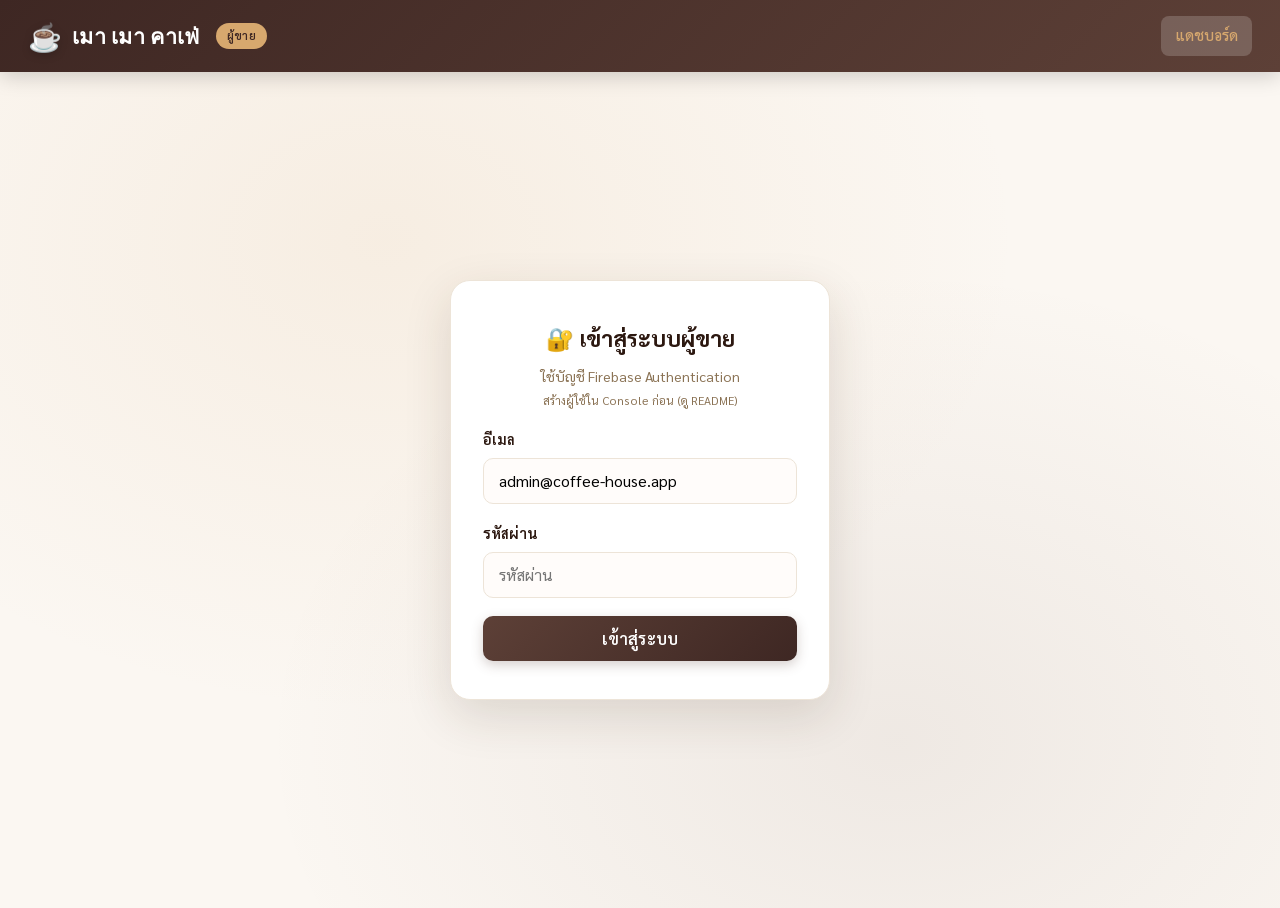
==== admin.html @ fc2e7394 "Add files via upload" ====
<!DOCTYPE html>
<html lang="th">
<head>
  <meta charset="UTF-8" />
  <meta name="viewport" content="width=device-width, initial-scale=1.0, maximum-scale=1.0, viewport-fit=cover" />
  <title>👨‍💼 ผู้ขาย - เมา เมา คาเฟ่</title>
  <link rel="stylesheet" href="style.css" />
  <link href="https://fonts.googleapis.com/css2?family=Sarabun:wght@300;400;500;600;700&family=Playfair+Display:wght@600;700&display=swap" rel="stylesheet">
</head>
<body>
  <!-- Navbar -->
  <nav class="navbar">
    <div class="nav-brand">
      <span class="logo">☕</span>
      <span class="brand-name">เมา เมา คาเฟ่</span>
      <span class="admin-badge">ผู้ขาย</span>
    </div>
    <div class="nav-links">
      <a href="admin.html" class="active">แดชบอร์ด</a>
    </div>
  </nav>

  <!-- Login Screen -->
  <div id="login-screen" class="login-screen">
    <div class="login-box">
      <h2>🔐 เข้าสู่ระบบผู้ขาย</h2>
      <p style="font-size:0.88rem;color:var(--text-muted);margin-bottom:1rem;">
        ใช้บัญชี Firebase Authentication<br/>
        <small>สร้างผู้ใช้ใน Console ก่อน (ดู README)</small>
      </p>
      <div class="form-group" style="text-align:left;">
        <label for="admin-email">อีเมล</label>
        <input type="email" id="admin-email" placeholder="admin@coffee-house.app" autocomplete="username" />
      </div>
      <div class="form-group" style="text-align:left;">
        <label for="admin-password">รหัสผ่าน</label>
        <input type="password" id="admin-password" placeholder="รหัสผ่าน" autocomplete="current-password" />
      </div>
      <button id="login-btn" class="btn btn-primary btn-block">เข้าสู่ระบบ</button>
      <p id="login-error" class="error-text" style="display:none;">เข้าสู่ระบบไม่สำเร็จ</p>
    </div>
  </div>

  <!-- Admin Dashboard -->
  <div id="admin-dashboard" style="display:none;">
    <div class="admin-header">
      <h1>แดชบอร์ดผู้ขาย</h1>
      <div style="display:flex; gap:0.6rem; flex-wrap:wrap;">
        <button id="reset-all-btn" class="btn btn-danger btn-sm">🗑️ รีเซ็ตออเดอร์</button>
        <button id="logout-btn" class="btn btn-outline">ออกจากระบบ</button>
      </div>
    </div>


    <!-- Bill request alerts from buyers -->
    <div id="bill-request-banner" class="bill-request-banner" style="display:none;">
      <div class="bill-request-inner">
        <span class="bill-request-icon">🔔</span>
        <div class="bill-request-text">
          <strong>ลูกค้าเรียกเช็คบิล</strong>
          <span id="bill-request-list"></span>
        </div>
        <button type="button" class="btn btn-sm btn-outline" id="bill-request-goto">ไปที่โต๊ะ / QR</button>
      </div>
    </div>

    <!-- Tabs -->
    <div class="tabs">
      <button class="tab-btn active" data-tab="orders">📋 ออเดอร์</button>
      <button class="tab-btn" data-tab="admin-order">🍽️ สั่งให้โต๊ะ</button>
      <button class="tab-btn" data-tab="products">📦 จัดการสินค้า</button>
      <button class="tab-btn" data-tab="tables">🪑 โต๊ะ / QR</button>
      <button class="tab-btn" data-tab="revenue">💰 สรุปรายได้</button>
    </div>

    <!-- Orders Tab - Live Board -->
    <section id="tab-orders" class="tab-content active">
      <div class="section-header">
        <div class="live-header">
          <h2>📋 ออเดอร์สด</h2>
          <span id="live-indicator" class="live-indicator">
            <span class="live-dot"></span> สด
          </span>
          <span id="last-sync" class="last-sync">กำลังเชื่อมต่อ...</span>
        </div>
        <div class="order-filters">
          <button class="status-filter active" data-status="all">ทั้งหมด</button>
          <button class="status-filter" data-status="pending">รับออเดอร์</button>
          <button class="status-filter" data-status="preparing">กำลังทำ</button>
          <button class="status-filter" data-status="completed">เสร็จแล้ว</button>
          <button class="status-filter" data-status="cancelled">ยกเลิก</button>
        </div>
      </div>
      <div id="orders-stats" class="orders-stats">
        <div class="stat-card stat-pending">
          <div class="stat-num" id="stat-pending">0</div>
          <div class="stat-label">รับออเดอร์</div>
        </div>
        <div class="stat-card stat-preparing">
          <div class="stat-num" id="stat-preparing">0</div>
          <div class="stat-label">กำลังทำ</div>
        </div>
        <div class="stat-card stat-completed">
          <div class="stat-num" id="stat-completed">0</div>
          <div class="stat-label">เสร็จแล้ว</div>
        </div>
        <div class="stat-card stat-total">
          <div class="stat-num" id="stat-total">0</div>
          <div class="stat-label">ทั้งหมดวันนี้</div>
        </div>
      </div>
      <div id="orders-list" class="orders-list">
        <!-- Orders rendered here -->
      </div>
    </section>

    <!-- Admin Order for Table Tab -->
    <section id="tab-admin-order" class="tab-content">
      <div class="section-header">
        <h2>🍽️ สั่งอาหารให้โต๊ะ</h2>
      </div>
      <p style="margin-bottom:1rem; color:var(--text-muted); font-size:0.95rem;">
        กดเลือกโต๊ะ แล้วเลือกเมนูเหมือนหน้าลูกค้า — สั่งแทนได้โดยไม่ต้องสแกน QR
      </p>

      <div class="form-group admin-table-pick-wrap" style="margin-bottom:1.25rem;">
        <label style="font-weight:600; margin-bottom:0.5rem; display:block;">เลือกโต๊ะ *</label>
        <div id="admin-order-table-grid" class="admin-table-pick-grid" role="group" aria-label="เลือกโต๊ะ">
          <button type="button" class="admin-table-pick-btn" data-table="1">โต๊ะ 1</button>
          <button type="button" class="admin-table-pick-btn" data-table="2">โต๊ะ 2</button>
          <button type="button" class="admin-table-pick-btn" data-table="3">โต๊ะ 3</button>
          <button type="button" class="admin-table-pick-btn" data-table="4">โต๊ะ 4</button>
          <button type="button" class="admin-table-pick-btn" data-table="5">โต๊ะ 5</button>
          <button type="button" class="admin-table-pick-btn" data-table="6">โต๊ะ 6</button>
          <button type="button" class="admin-table-pick-btn" data-table="7">โต๊ะ 7</button>
          <button type="button" class="admin-table-pick-btn" data-table="8">โต๊ะ 8</button>
          <button type="button" class="admin-table-pick-btn" data-table="9">โต๊ะ 9</button>
          <button type="button" class="admin-table-pick-btn" data-table="10">โต๊ะ 10</button>
          <button type="button" class="admin-table-pick-btn" data-table="11">โต๊ะ 11</button>
          <button type="button" class="admin-table-pick-btn" data-table="12">โต๊ะ 12</button>
          <button type="button" class="admin-table-pick-btn" data-table="13">โต๊ะ 13</button>
          <button type="button" class="admin-table-pick-btn" data-table="14">โต๊ะ 14</button>
          <button type="button" class="admin-table-pick-btn" data-table="15">โต๊ะ 15</button>
          <button type="button" class="admin-table-pick-btn" data-table="16">โต๊ะ 16</button>
          <button type="button" class="admin-table-pick-btn" data-table="17">โต๊ะ 17</button>
          <button type="button" class="admin-table-pick-btn" data-table="18">โต๊ะ 18</button>
          <button type="button" class="admin-table-pick-btn" data-table="19">โต๊ะ 19</button>
          <button type="button" class="admin-table-pick-btn" data-table="20">โต๊ะ 20</button>
        </div>
        <div id="admin-order-table-badge" style="margin-top:0.6rem; font-weight:600; color:var(--primary);">
          ยังไม่ได้เลือกโต๊ะ
        </div>
      </div>

      <div class="admin-order-layout">
        <div class="admin-order-left">
          <div id="admin-order-filters" class="filters" style="padding:0 0 1rem; justify-content:flex-start;">
            <!-- category filters like buyer -->
          </div>
          <div id="admin-order-product-grid" class="product-grid">
            <!-- products same as buyer -->
          </div>
        </div>
        <div class="admin-order-right">
          <div class="form-card" style="position:sticky; top:80px;">
            <h2 style="font-size:1.1rem; margin-bottom:0.8rem;">🛒 ตะกร้าสั่งให้โต๊ะ</h2>
            <div id="admin-order-cart-items" class="admin-order-cart-items">
              <div class="empty-state" style="padding:1rem 0;">
                <p style="color:var(--text-muted); font-size:0.9rem;">ยังไม่มีรายการ</p>
              </div>
            </div>
            <div class="form-group" style="margin-top:0.8rem;">
              <label>หมายเหตุออเดอร์ (ถ้ามี)</label>
              <textarea id="admin-order-note" rows="2" placeholder="เช่น ลูกค้าขอเพิ่มน้ำแข็ง"></textarea>
            </div>
            <div style="display:flex; justify-content:space-between; align-items:center; margin:0.8rem 0 1rem; font-size:1.1rem;">
              <span>รวม</span>
              <strong id="admin-order-total" style="color:var(--primary);">0</strong>
              <span style="color:var(--primary); font-weight:700;">บาท</span>
            </div>
            <button type="button" class="btn btn-primary btn-block" id="admin-order-submit" disabled>
              ✅ ยืนยันสั่งให้โต๊ะ
            </button>
            <button type="button" class="btn btn-outline btn-block" id="admin-order-clear" style="margin-top:0.5rem;">
              ล้างตะกร้า
            </button>
          </div>
        </div>
      </div>
    </section>

    <!-- Note modal for admin order (same as buyer) -->
    <div id="admin-note-modal" class="modal">
      <div class="modal-content">
        <div class="modal-header">
          <h2>✏️ เพิ่มลงตะกร้า</h2>
          <button class="close-btn" id="close-admin-note">&times;</button>
        </div>
        <div class="note-body">
          <div id="admin-note-product-preview" class="note-product-preview"></div>
          <div class="form-group">
            <label>จำนวน</label>
            <div class="qty-selector">
              <button type="button" class="qty-btn" id="admin-note-qty-minus">−</button>
              <span id="admin-note-qty-value">1</span>
              <button type="button" class="qty-btn" id="admin-note-qty-plus">+</button>
            </div>
          </div>
          <div class="form-group">
            <label>หมายเหตุ (ถ้ามี)</label>
            <textarea id="admin-item-note" rows="2" placeholder="เช่น ไม่ใส่น้ำตาล, เพิ่มนม, ไม่ใส่น้ำแข็ง"></textarea>
          </div>
          <div class="note-quick-tags" id="admin-quick-tags">
            <button type="button" class="quick-tag" data-note="ไม่ใส่น้ำตาล">ไม่ใส่น้ำตาล</button>
            <button type="button" class="quick-tag" data-note="เพิ่มนม">เพิ่มนม</button>
            <button type="button" class="quick-tag" data-note="ไม่ใส่น้ำแข็ง">ไม่ใส่น้ำแข็ง</button>
            <button type="button" class="quick-tag" data-note="หวานน้อย">หวานน้อย</button>
            <button type="button" class="quick-tag" data-note="ร้อน">ร้อน</button>
            <button type="button" class="quick-tag" data-note="เย็น">เย็น</button>
          </div>
          <button id="admin-confirm-add-cart" class="btn btn-primary btn-block" style="margin-top:1rem;">🛒 ใส่ตะกร้า</button>
        </div>
      </div>
    </div>

    <!-- Products Tab (categories + list; add forms in modals) -->
    <section id="tab-products" class="tab-content">
      <!-- Categories -->
      <div class="section-header" style="display:flex; justify-content:space-between; align-items:center; flex-wrap:wrap; gap:0.75rem;">
        <h2 style="margin:0;">🏷️ หมวดหมู่สินค้า</h2>
        <button type="button" class="btn btn-primary btn-sm" id="open-category-modal-btn">➕ เพิ่มหมวดหมู่ใหม่</button>
      </div>
      <div class="products-manage-block" style="max-width:520px; margin-bottom:1.75rem;">
        <div id="admin-category-list" class="admin-product-list">
          <!-- categories list -->
        </div>
      </div>

      <!-- Product list -->
      <div class="section-header" style="display:flex; justify-content:space-between; align-items:center; flex-wrap:wrap; gap:0.75rem; margin-top:0.5rem;">
        <h2 style="margin:0;">📦 รายการสินค้า</h2>
        <button type="button" class="btn btn-primary btn-sm" id="open-product-modal-btn">➕ เพิ่มสินค้า</button>
      </div>
      <div id="admin-product-list" class="admin-product-list" style="margin-bottom:1.75rem;">
        <!-- Products for admin -->
      </div>
    </section>

    <!-- Modal: เพิ่มหมวดหมู่ -->
    <div id="category-modal" class="modal">
      <div class="modal-content" style="max-width:420px;">
        <div class="modal-header">
          <h2>🏷️ เพิ่มหมวดหมู่ใหม่</h2>
          <button type="button" class="close-btn" id="close-category-modal">&times;</button>
        </div>
        <div style="padding:1.2rem 1.4rem 1.5rem;">
          <div class="form-group">
            <label for="new-category-name">ชื่อหมวดหมู่ *</label>
            <input type="text" id="new-category-name" placeholder="เช่น เครื่องดื่มพิเศษ, อาหารว่าง" />
          </div>
          <div class="form-actions" style="display:flex; gap:0.5rem; flex-wrap:wrap;">
            <button type="button" class="btn btn-primary" id="add-category-btn">บันทึกหมวดหมู่</button>
            <button type="button" class="btn btn-outline" id="cancel-category-modal">ยกเลิก</button>
          </div>
        </div>
      </div>
    </div>

    <!-- Modal: เพิ่ม / แก้ไขสินค้า -->
    <div id="product-modal" class="modal">
      <div class="modal-content" style="max-width:520px;">
        <div class="modal-header">
          <h2 id="form-title">➕ เพิ่มสินค้าใหม่</h2>
          <button type="button" class="close-btn" id="close-product-modal">&times;</button>
        </div>
        <div style="padding:1.2rem 1.4rem 1.5rem;">
          <form id="product-form">
            <input type="hidden" id="edit-id" />
            <div class="form-row">
              <div class="form-group">
                <label>ชื่อสินค้า *</label>
                <input type="text" id="product-name" required placeholder="เช่น กาแฟลาเต้" />
              </div>
              <div class="form-group">
                <label>ราคา (บาท) *</label>
                <input type="number" id="product-price" required min="1" placeholder="65" />
              </div>
            </div>
            <div class="form-group">
              <label>หมวดหมู่ *</label>
              <select id="product-category" required>
                <!-- filled by JS -->
              </select>
            </div>
            <div class="form-group">
              <label>รายละเอียด</label>
              <textarea id="product-desc" rows="2" placeholder="คำอธิบายสั้น ๆ"></textarea>
            </div>
            <div class="form-group">
              <label>รูปสินค้า</label>
              <div id="image-preview-box" style="margin-bottom:0.6rem; display:none;">
                <img id="image-preview" src="" alt="preview" style="max-width:160px; max-height:160px; border-radius:12px; object-fit:cover; border:1px solid var(--border);" />
                <button type="button" class="btn btn-outline btn-sm" id="clear-image-btn" style="margin-top:0.4rem;">ลบรูป</button>
              </div>
              <input type="file" id="product-image-file" accept="image/*" style="margin-bottom:0.4rem;" />
              <input type="url" id="product-image" placeholder="หรือวาง URL รูปภาพ" />
              <small>อัปโหลดไฟล์รูป หรือวาง URL ก็ได้ · ถ้าไม่ใส่จะใช้ไอคอนแทน</small>
            </div>
            <div class="form-actions" style="display:flex; gap:0.5rem; flex-wrap:wrap;">
              <button type="submit" class="btn btn-primary" id="submit-product">บันทึกสินค้า</button>
              <button type="button" class="btn btn-outline" id="cancel-edit">ยกเลิก</button>
            </div>
          </form>
        </div>
      </div>
    </div>

    <!-- Tables / QR Tab -->
    <section id="tab-tables" class="tab-content">
      <div class="section-header">
        <h2>🪑 โต๊ะ / QR / เช็คบิล</h2>
      </div>
      <p style="margin-bottom:1rem; color:var(--text-muted); font-size:0.95rem;">
        พิมพ์ QR ติดโต๊ะ · กด <strong>เช็คบิล</strong> เพื่อสรุปยอดและเคลียร์บิลโต๊ะนั้น<br/>
        <span style="color:var(--primary);">หลังเคลียร์บิล ระบบจะเปลี่ยน QR โต๊ะนั้นอัตโนมัติ — พิมพ์ QR ใหม่ติดโต๊ะ</span>
      </p>
      <div id="tables-qr-grid" class="tables-qr-grid">
        <!-- QR cards rendered by JS -->
      </div>
    </section>

    <!-- Revenue Summary Tab -->
    <section id="tab-revenue" class="tab-content">
      <div class="section-header">
        <h2>💰 สรุปรายได้</h2>
      </div>
      <p style="margin-bottom:1rem; color:var(--text-muted); font-size:0.95rem;">
        ยอดที่บันทึกเมื่อกด <strong>เคลียร์บิล</strong> · รีเซ็ตได้เฉพาะตอนกดปุ่ม <strong>รีเซ็ตออเดอร์</strong>
      </p>
      <div class="orders-stats" style="margin-bottom:1.5rem;">
        <div class="stat-card stat-total">
          <div class="stat-num" id="rev-stat-total">0</div>
          <div class="stat-label">รายได้ทั้งหมด (บาท)</div>
        </div>
        <div class="stat-card stat-completed">
          <div class="stat-num" id="rev-stat-count">0</div>
          <div class="stat-label">บิลที่เคลียร์</div>
        </div>
        <div class="stat-card stat-pending">
          <div class="stat-num" id="rev-stat-today">0</div>
          <div class="stat-label">รายได้วันนี้ (บาท)</div>
        </div>
        <div class="stat-card stat-preparing">
          <div class="stat-num" id="rev-stat-today-count">0</div>
          <div class="stat-label">บิลวันนี้</div>
        </div>
      </div>
      <div id="revenue-list" class="admin-product-list" style="margin-bottom:2rem;">
        <!-- revenue records -->
      </div>

      <!-- PromptPay upload -->
      <div class="form-card" id="promptpay-form-card">
        <h2>📱 รูปพร้อมเพย์ (ท้ายใบเสร็จ)</h2>
        <p style="color:var(--text-muted); font-size:0.9rem; margin-bottom:1rem;">
          อัปโหลด QR พร้อมเพย์ของร้าน · เก็บในเครื่องนี้ (Local) และแสดงท้ายใบเสร็จ PDF เมื่อพิมพ์จากหน้าเช็คบิล
        </p>
        <div id="promptpay-preview-box" style="margin-bottom:0.8rem; display:none;">
          <img id="promptpay-preview" src="" alt="PromptPay" style="max-width:200px; max-height:200px; border-radius:12px; object-fit:contain; border:1px solid var(--border); background:#fff;" />
          <div style="margin-top:0.5rem;">
            <button type="button" class="btn btn-outline btn-sm" id="clear-promptpay-btn">ลบรูป</button>
          </div>
        </div>
        <div class="form-group" style="margin-bottom:0;">
          <label>เลือกไฟล์รูป QR พร้อมเพย์</label>
          <input type="file" id="promptpay-image-file" accept="image/*" />
          <small>แนะนำรูปสี่เหลี่ยมจัตุรัส ชัดเจน · บันทึกในเครื่อง (Local) เป็นหลัก · ระบบรอโหลดรูปให้ครบก่อนพิมพ์ใบเสร็จ</small>
        </div>
      </div>
    </section>

  </div><!-- /admin-dashboard -->

  <!-- Bill Check Modal (outside dashboard so fixed overlay always works) -->
  <div id="bill-modal" class="modal">
    <div class="modal-content" style="max-width:480px;">
      <div class="modal-header">
        <h2 id="bill-modal-title">🧾 เช็คบิลโต๊ะ</h2>
        <button class="close-btn" id="close-bill">&times;</button>
      </div>
      <div id="bill-modal-body" style="padding:1rem;">
        <!-- filled by JS -->
      </div>
    </div>
  </div>

  <!-- Order Detail Modal -->
  <div id="order-detail-modal" class="modal">
    <div class="modal-content">
      <div class="modal-header">
        <h2>รายละเอียดออเดอร์</h2>
        <button class="close-btn" id="close-order-detail">&times;</button>
      </div>
      <div id="order-detail-body">
        <!-- Detail content -->
      </div>
    </div>
  </div>

  <!-- Firebase SDK -->
  <script src="https://cdnjs.cloudflare.com/ajax/libs/qrcodejs/1.0.0/qrcode.min.js"></script>
  <script src="https://cdnjs.cloudflare.com/ajax/libs/html2pdf.js/0.10.1/html2pdf.bundle.min.js"></script>
  <script src="https://www.gstatic.com/firebasejs/10.14.1/firebase-app-compat.js"></script>
  <script src="https://www.gstatic.com/firebasejs/10.14.1/firebase-auth-compat.js"></script>
  <script src="https://www.gstatic.com/firebasejs/10.14.1/firebase-database-compat.js"></script>
  <script src="https://www.gstatic.com/firebasejs/10.14.1/firebase-storage-compat.js"></script>
  <script src="app.js"></script>
  <script>
    // Admin specific init
    document.addEventListener('DOMContentLoaded', () => {
      initAdmin();
    });
  </script>
</body>
</html>
---- style.css ----
/* ===== เมา เมา คาเฟ่ – Refined UI ===== */
@import url('https://fonts.googleapis.com/css2?family=Sarabun:wght@300;400;500;600;700&family=Playfair+Display:wght@600;700&display=swap');

* {
  margin: 0;
  padding: 0;
  box-sizing: border-box;
}

:root {
  --primary: #5D4037;
  --primary-dark: #3E2723;
  --primary-light: #8D6E63;
  --accent: #D7A86E;
  --accent-soft: #F5E6D3;
  --bg: #FBF7F2;
  --bg-warm: #F3EBE1;
  --card: #FFFFFF;
  --text: #2C1810;
  --text-muted: #8B7355;
  --success: #3D8B5F;
  --warning: #E6A23C;
  --danger: #C44536;
  --border: #EDE4D8;
  --shadow-sm: 0 2px 8px rgba(61, 40, 23, 0.06);
  --shadow: 0 8px 30px rgba(61, 40, 23, 0.10);
  --shadow-lg: 0 16px 48px rgba(61, 40, 23, 0.14);
  --radius: 16px;
  --radius-sm: 10px;
  --transition: all 0.25s cubic-bezier(0.4, 0, 0.2, 1);
}

body {
  font-family: 'Sarabun', sans-serif;
  background: var(--bg);
  color: var(--text);
  line-height: 1.65;
  min-height: 100vh;
  -webkit-font-smoothing: antialiased;
}

/* ===== Navbar ===== */
.navbar {
  background: linear-gradient(135deg, var(--primary-dark) 0%, var(--primary) 100%);
  color: white;
  padding: 0.85rem 1.75rem;
  display: flex;
  justify-content: space-between;
  align-items: center;
  position: sticky;
  top: 0;
  z-index: 100;
  box-shadow: 0 4px 20px rgba(0,0,0,0.18);
  backdrop-filter: blur(8px);
}

.nav-brand {
  display: flex;
  align-items: center;
  gap: 0.6rem;
  font-family: 'Playfair Display', serif;
  font-size: 1.35rem;
  font-weight: 700;
  letter-spacing: 0.3px;
}

.logo {
  font-size: 1.7rem;
  filter: drop-shadow(0 2px 4px rgba(0,0,0,0.2));
}

.admin-badge {
  background: var(--accent);
  color: var(--primary-dark);
  font-family: 'Sarabun', sans-serif;
  font-size: 0.7rem;
  padding: 0.22rem 0.7rem;
  border-radius: 20px;
  margin-left: 0.4rem;
  font-weight: 600;
  letter-spacing: 0.3px;
}

.nav-links {
  display: flex;
  gap: 0.5rem;
  align-items: center;
}

.nav-links a {
  color: rgba(255,255,255,0.88);
  text-decoration: none;
  font-weight: 500;
  font-size: 0.95rem;
  padding: 0.45rem 0.9rem;
  border-radius: 8px;
  transition: var(--transition);
  display: flex;
  align-items: center;
  gap: 0.35rem;
}

.nav-links a:hover {
  background: rgba(255,255,255,0.12);
  color: white;
}

.nav-links a.active {
  background: rgba(255,255,255,0.18);
  color: var(--accent);
}

.badge {
  background: var(--accent);
  color: var(--primary-dark);
  font-size: 0.72rem;
  padding: 0.12rem 0.48rem;
  border-radius: 20px;
  font-weight: 700;
  min-width: 1.35rem;
  text-align: center;
}

/* ===== Hero ===== */
.hero {
  background: 
    linear-gradient(160deg, rgba(62,39,35,0.92) 0%, rgba(93,64,55,0.88) 50%, rgba(141,110,99,0.85) 100%),
    url('data:image/svg+xml,<svg xmlns="http://www.w3.org/2000/svg" viewBox="0 0 100 100"><circle cx="20" cy="30" r="1.5" fill="%23D7A86E" opacity="0.3"/><circle cx="70" cy="60" r="1" fill="%23D7A86E" opacity="0.25"/><circle cx="40" cy="80" r="1.2" fill="%23D7A86E" opacity="0.2"/></svg>');
  color: white;
  text-align: center;
  padding: 3.5rem 1.5rem 3.2rem;
  position: relative;
  overflow: hidden;
}

.hero::before {
  content: '';
  position: absolute;
  bottom: -2px;
  left: 0;
  right: 0;
  height: 40px;
  background: var(--bg);
  border-radius: 50% 50% 0 0 / 100% 100% 0 0;
}

.hero-content {
  position: relative;
  z-index: 1;
}

.hero h1 {
  font-family: 'Playfair Display', serif;
  font-size: 2.6rem;
  margin-bottom: 0.6rem;
  font-weight: 700;
  letter-spacing: 0.5px;
  text-shadow: 0 2px 12px rgba(0,0,0,0.2);
}

.hero p {
  opacity: 0.9;
  font-size: 1.15rem;
  font-weight: 300;
  letter-spacing: 0.3px;
}

/* ===== Filters ===== */
.filters {
  display: flex;
  gap: 0.55rem;
  padding: 1.4rem 1.5rem 1.1rem;
  overflow-x: auto;
  justify-content: center;
  flex-wrap: wrap;
  max-width: 1100px;
  margin: 0 auto;
}

.filter-btn {
  background: var(--card);
  border: 1.5px solid var(--border);
  padding: 0.5rem 1.25rem;
  border-radius: 30px;
  cursor: pointer;
  font-family: inherit;
  font-size: 0.92rem;
  font-weight: 500;
  color: var(--text-muted);
  transition: var(--transition);
  white-space: nowrap;
  box-shadow: var(--shadow-sm);
}

.filter-btn:hover {
  border-color: var(--primary-light);
  color: var(--primary);
  transform: translateY(-1px);
  box-shadow: var(--shadow);
}

.filter-btn.active {
  background: var(--primary);
  color: white;
  border-color: var(--primary);
  box-shadow: 0 4px 14px rgba(93, 64, 55, 0.3);
}

/* ===== Container & Product Grid ===== */
.container {
  max-width: 1100px;
  margin: 0 auto;
  padding: 0.5rem 1.5rem 2.5rem;
}

.product-grid {
  display: grid;
  grid-template-columns: repeat(auto-fill, minmax(250px, 1fr));
  gap: 1.6rem;
}

.product-card {
  background: var(--card);
  border-radius: var(--radius);
  overflow: hidden;
  box-shadow: var(--shadow);
  transition: var(--transition);
  display: flex;
  flex-direction: column;
  border: 1px solid rgba(237, 228, 216, 0.6);
}

.product-card:hover {
  transform: translateY(-6px);
  box-shadow: var(--shadow-lg);
}

.product-image {
  height: 170px;
  background: linear-gradient(145deg, #F0E6D8 0%, #E8D9C8 50%, #DCCBBC 100%);
  display: flex;
  align-items: center;
  justify-content: center;
  font-size: 3.8rem;
  position: relative;
  overflow: hidden;
  isolation: isolate;
  border-radius: var(--radius) var(--radius) 0 0;
  flex-shrink: 0;
}

.product-image::after {
  content: '';
  position: absolute;
  inset: 0;
  background: linear-gradient(to top, rgba(0,0,0,0.04), transparent 40%);
  pointer-events: none;
  z-index: 1;
}

.product-image img {
  width: 100%;
  height: 100%;
  max-width: 100%;
  max-height: 100%;
  object-fit: cover;
  object-position: center center;
  display: block;
  position: absolute;
  inset: 0;
  transition: transform 0.4s ease;
}

.product-card:hover .product-image img {
  transform: scale(1.04);
}

.product-body {
  padding: 1.15rem 1.2rem 1.3rem;
  flex: 1;
  display: flex;
  flex-direction: column;
}

.product-category {
  font-size: 0.72rem;
  color: var(--accent);
  font-weight: 600;
  text-transform: uppercase;
  letter-spacing: 0.8px;
  margin-bottom: 0.3rem;
}

.product-name {
  font-size: 1.18rem;
  font-weight: 600;
  margin-bottom: 0.35rem;
  color: var(--text);
}

.product-desc {
  font-size: 0.88rem;
  color: var(--text-muted);
  margin-bottom: 1rem;
  flex: 1;
  display: -webkit-box;
  -webkit-line-clamp: 2;
  -webkit-box-orient: vertical;
  overflow: hidden;
  line-height: 1.5;
}

.product-footer {
  display: flex;
  justify-content: space-between;
  align-items: center;
  margin-top: auto;
  padding-top: 0.3rem;
}

.product-price {
  font-size: 1.25rem;
  font-weight: 700;
  color: var(--primary);
  letter-spacing: -0.3px;
}

/* ===== Buttons ===== */
.btn {
  padding: 0.6rem 1.2rem;
  border: none;
  border-radius: var(--radius-sm);
  font-family: inherit;
  font-size: 0.92rem;
  font-weight: 560;
  cursor: pointer;
  transition: var(--transition);
  display: inline-flex;
  align-items: center;
  gap: 0.4rem;
  letter-spacing: 0.2px;
}

.btn-primary {
  background: linear-gradient(135deg, var(--primary) 0%, var(--primary-dark) 100%);
  color: white;
  box-shadow: 0 4px 12px rgba(93, 64, 55, 0.25);
}

.btn-primary:hover {
  transform: translateY(-1px);
  box-shadow: 0 6px 18px rgba(93, 64, 55, 0.35);
}

.btn-primary:active {
  transform: translateY(0);
}

.btn-primary:disabled {
  background: #C8B8A8;
  box-shadow: none;
  cursor: not-allowed;
  transform: none;
}

.btn-outline {
  background: transparent;
  border: 1.5px solid var(--primary-light);
  color: var(--primary);
}

.btn-outline:hover {
  background: var(--primary);
  color: white;
  border-color: var(--primary);
}

.btn-sm {
  padding: 0.4rem 0.85rem;
  font-size: 0.85rem;
  border-radius: 8px;
}

.btn-danger {
  background: var(--danger);
  color: white;
  box-shadow: 0 3px 10px rgba(196, 69, 54, 0.25);
}

.btn-danger:hover {
  background: #a83a2e;
  transform: translateY(-1px);
}

.btn-block {
  width: 100%;
  justify-content: center;
  padding: 0.75rem;
  font-size: 1rem;
}

/* ===== Modal ===== */
.modal {
  display: none;
  position: fixed;
  inset: 0;
  background: rgba(44, 24, 16, 0.55);
  z-index: 200;
  align-items: center;
  justify-content: center;
  padding: 1rem;
  backdrop-filter: blur(4px);
}

.modal.show {
  display: flex;
  animation: fadeIn 0.2s ease;
}

@keyframes fadeIn {
  from { opacity: 0; }
  to { opacity: 1; }
}

.modal-content {
  background: white;
  border-radius: 20px;
  width: 100%;
  max-width: 460px;
  max-height: 90vh;
  overflow-y: auto;
  box-shadow: 0 24px 64px rgba(0,0,0,0.25);
  animation: slideUp 0.3s cubic-bezier(0.16, 1, 0.3, 1);
}

@keyframes slideUp {
  from { opacity: 0; transform: translateY(24px) scale(0.97); }
  to { opacity: 1; transform: translateY(0) scale(1); }
}

.modal-header {
  display: flex;
  justify-content: space-between;
  align-items: center;
  padding: 1.25rem 1.4rem;
  border-bottom: 1px solid var(--border);
  background: linear-gradient(to bottom, #FFFCFA, white);
}

.modal-header h2 {
  font-size: 1.2rem;
  font-weight: 600;
}

.close-btn {
  background: var(--bg-warm);
  border: none;
  width: 32px;
  height: 32px;
  border-radius: 50%;
  font-size: 1.3rem;
  cursor: pointer;
  color: var(--text-muted);
  line-height: 1;
  display: flex;
  align-items: center;
  justify-content: center;
  transition: var(--transition);
}

.close-btn:hover {
  background: var(--border);
  color: var(--text);
}

/* Cart */
.cart-items {
  padding: 0.8rem 1.4rem;
  max-height: 300px;
  overflow-y: auto;
}

.cart-item {
  display: flex;
  justify-content: space-between;
  align-items: center;
  padding: 0.85rem 0;
  border-bottom: 1px solid var(--border);
}

.cart-item:last-child {
  border-bottom: none;
}

.cart-item-info h4 {
  font-size: 0.98rem;
  margin-bottom: 0.2rem;
  font-weight: 600;
}

.cart-item-info span {
  font-size: 0.84rem;
  color: var(--text-muted);
}

.cart-item-actions {
  display: flex;
  align-items: center;
  gap: 0.45rem;
}

.qty-btn {
  width: 30px;
  height: 30px;
  border-radius: 50%;
  border: 1.5px solid var(--border);
  background: white;
  cursor: pointer;
  font-size: 1.05rem;
  display: flex;
  align-items: center;
  justify-content: center;
  transition: var(--transition);
  color: var(--primary);
  font-weight: 500;
}

.qty-btn:hover {
  background: var(--accent-soft);
  border-color: var(--accent);
}

.cart-footer {
  padding: 1.1rem 1.4rem 1.4rem;
  border-top: 1px solid var(--border);
  background: linear-gradient(to top, #FFFCFA, white);
}

.cart-total {
  font-size: 1.15rem;
  margin-bottom: 1rem;
  text-align: right;
  color: var(--text);
}

.cart-total strong {
  color: var(--primary);
  font-size: 1.3rem;
}

/* Checkout Form */
#checkout-form {
  padding: 1.3rem 1.4rem 1.5rem;
}

.form-group {
  margin-bottom: 1.1rem;
}

.form-group label {
  display: block;
  font-weight: 550;
  margin-bottom: 0.4rem;
  font-size: 0.92rem;
  color: var(--text);
}

.form-group input,
.form-group select,
.form-group textarea {
  width: 100%;
  padding: 0.72rem 0.95rem;
  border: 1.5px solid var(--border);
  border-radius: var(--radius-sm);
  font-family: inherit;
  font-size: 0.98rem;
  transition: var(--transition);
  background: #FFFCFA;
}

.form-group input:focus,
.form-group select:focus,
.form-group textarea:focus {
  outline: none;
  border-color: var(--primary-light);
  box-shadow: 0 0 0 3px rgba(141, 110, 99, 0.15);
  background: white;
}

.form-group small {
  font-size: 0.8rem;
  color: var(--text-muted);
  margin-top: 0.3rem;
  display: block;
}

.order-summary {
  background: var(--bg-warm);
  border-radius: var(--radius-sm);
  padding: 1rem;
  margin: 1.1rem 0;
  border: 1px solid var(--border);
}

.order-summary h4 {
  margin-bottom: 0.6rem;
  font-size: 0.92rem;
  color: var(--text-muted);
  font-weight: 550;
}

.total-line {
  margin-top: 0.7rem;
  padding-top: 0.6rem;
  border-top: 1.5px dashed var(--border);
  text-align: right;
  font-size: 1.1rem;
}

.total-line strong {
  color: var(--primary);
  font-size: 1.25rem;
}

/* Success Modal */
.success-content {
  text-align: center;
  padding: 2.5rem 1.8rem;
}

.success-icon {
  font-size: 4rem;
  margin-bottom: 0.9rem;
  animation: bounceIn 0.5s ease;
}

@keyframes bounceIn {
  0% { transform: scale(0.5); opacity: 0; }
  60% { transform: scale(1.1); }
  100% { transform: scale(1); opacity: 1; }
}

.success-content h2 {
  margin-bottom: 0.6rem;
  color: var(--success);
  font-size: 1.5rem;
}

.success-content p {
  margin-bottom: 0.35rem;
  color: var(--text-muted);
  font-size: 1rem;
}

.success-content #order-id-display {
  color: var(--primary);
  font-size: 1.1rem;
}

/* ===== Admin ===== */
.login-screen {
  min-height: calc(100vh - 64px);
  display: flex;
  align-items: center;
  justify-content: center;
  padding: 2rem;
  background: 
    radial-gradient(ellipse at 30% 20%, rgba(215, 168, 110, 0.12) 0%, transparent 50%),
    radial-gradient(ellipse at 70% 80%, rgba(93, 64, 55, 0.08) 0%, transparent 50%),
    var(--bg);
}

.login-box {
  background: white;
  padding: 2.4rem 2rem;
  border-radius: 20px;
  box-shadow: var(--shadow-lg);
  width: 100%;
  max-width: 380px;
  text-align: center;
  border: 1px solid var(--border);
}

.login-box h2 {
  margin-bottom: 0.5rem;
  font-size: 1.4rem;
}

.login-box > p {
  color: var(--text-muted);
  margin-bottom: 1.5rem;
  font-size: 0.92rem;
}

.login-box code {
  background: var(--accent-soft);
  padding: 0.2rem 0.55rem;
  border-radius: 6px;
  font-size: 0.88rem;
  color: var(--primary);
  font-weight: 600;
}

.error-text {
  color: var(--danger);
  margin-top: 0.9rem;
  font-size: 0.9rem;
  font-weight: 500;
}

.admin-header {
  display: flex;
  justify-content: space-between;
  align-items: center;
  padding: 1.5rem 1.75rem 0.6rem;
  max-width: 1100px;
  margin: 0 auto;
}

.admin-header h1 {
  font-family: 'Playfair Display', serif;
  font-size: 1.7rem;
  font-weight: 700;
}

/* Tabs */
.tabs {
  display: flex;
  gap: 0.3rem;
  padding: 0.6rem 1.75rem 0;
  max-width: 1100px;
  margin: 0 auto;
  border-bottom: 2px solid var(--border);
}

.tab-btn {
  background: none;
  border: none;
  padding: 0.75rem 1.2rem;
  font-family: inherit;
  font-size: 0.95rem;
  font-weight: 550;
  color: var(--text-muted);
  cursor: pointer;
  border-bottom: 2.5px solid transparent;
  margin-bottom: -2px;
  transition: var(--transition);
  border-radius: 8px 8px 0 0;
}

.tab-btn:hover {
  color: var(--primary);
  background: rgba(93, 64, 55, 0.04);
}

.tab-btn.active {
  color: var(--primary);
  border-bottom-color: var(--primary);
  background: rgba(93, 64, 55, 0.04);
}

.tab-content {
  display: none;
  max-width: 1100px;
  margin: 0 auto;
  padding: 1.5rem 1.75rem 2.5rem;
}

.tab-content.active {
  display: block;
  animation: fadeIn 0.25s ease;
}

.section-header {
  display: flex;
  justify-content: space-between;
  align-items: center;
  flex-wrap: wrap;
  gap: 0.9rem;
  margin-bottom: 1.3rem;
}

.section-header h2 {
  font-size: 1.2rem;
  font-weight: 600;
}

.order-filters {
  display: flex;
  gap: 0.4rem;
  flex-wrap: wrap;
}

.status-filter {
  background: white;
  border: 1.5px solid var(--border);
  padding: 0.38rem 0.9rem;
  border-radius: 20px;
  font-family: inherit;
  font-size: 0.84rem;
  font-weight: 500;
  cursor: pointer;
  color: var(--text-muted);
  transition: var(--transition);
  box-shadow: var(--shadow-sm);
}

.status-filter:hover {
  border-color: var(--primary-light);
  color: var(--primary);
}

.status-filter.active {
  background: var(--primary);
  color: white;
  border-color: var(--primary);
  box-shadow: 0 3px 10px rgba(93, 64, 55, 0.25);
}

/* Orders */
.orders-list {
  display: flex;
  flex-direction: column;
  gap: 1rem;
}

.order-card {
  background: white;
  border-radius: var(--radius);
  padding: 1.25rem 1.4rem;
  box-shadow: var(--shadow);
  display: flex;
  justify-content: space-between;
  align-items: flex-start;
  gap: 1rem;
  flex-wrap: wrap;
  border: 1px solid rgba(237, 228, 216, 0.7);
  transition: var(--transition);
}

.order-card:hover {
  box-shadow: var(--shadow-lg);
  transform: translateY(-2px);
}

.order-info h3 {
  font-size: 1.05rem;
  margin-bottom: 0.35rem;
  font-weight: 600;
  color: var(--primary-dark);
}

.order-meta {
  font-size: 0.88rem;
  color: var(--text-muted);
  display: flex;
  flex-wrap: wrap;
  gap: 0.3rem 1rem;
}

.status-badge {
  display: inline-block;
  padding: 0.28rem 0.75rem;
  border-radius: 20px;
  font-size: 0.78rem;
  font-weight: 600;
  letter-spacing: 0.2px;
}

.status-pending { background: #FFF4E5; color: #C47A00; }
.status-preparing { background: #E8F0FE; color: #1A56DB; }
.status-completed { background: #E6F6ED; color: #0D7A3F; }
.status-cancelled { background: #FDE8E8; color: #C44536; }

.order-actions {
  display: flex;
  gap: 0.5rem;
  flex-wrap: wrap;
  align-items: center;
}

/* Admin Product List */
.admin-product-list {
  display: flex;
  flex-direction: column;
  gap: 0.75rem;
}

.admin-product-item {
  background: white;
  border-radius: var(--radius);
  padding: 1rem 1.25rem;
  box-shadow: var(--shadow);
  display: flex;
  justify-content: space-between;
  align-items: center;
  gap: 1rem;
  border: 1px solid rgba(237, 228, 216, 0.7);
  transition: var(--transition);
}

.admin-product-item:hover {
  box-shadow: var(--shadow-lg);
}

.admin-product-item .info {
  display: flex;
  align-items: center;
  gap: 1rem;
}

.admin-product-item .thumb {
  width: 54px;
  height: 54px;
  border-radius: 12px;
  background: linear-gradient(145deg, #F0E6D8, #E0D0C0);
  display: flex;
  align-items: center;
  justify-content: center;
  font-size: 1.6rem;
  overflow: hidden;
  flex-shrink: 0;
}

.admin-product-item .thumb img {
  width: 100%;
  height: 100%;
  max-width: 100%;
  max-height: 100%;
  object-fit: cover;
  object-position: center;
  display: block;
}

.admin-product-item .name {
  font-weight: 600;
  font-size: 1.02rem;
}

.admin-product-item .meta {
  font-size: 0.85rem;
  color: var(--text-muted);
  margin-top: 0.15rem;
}

.admin-product-item.admin-product-out-of-stock {
  opacity: 0.92;
  border-color: #E8C4BE;
  background: #FFF9F8;
}

.stock-status-badge {
  display: inline-block;
  font-size: 0.72rem;
  font-weight: 700;
  padding: 0.12rem 0.5rem;
  border-radius: 20px;
  vertical-align: middle;
  letter-spacing: 0.2px;
}

.stock-status-badge.sold-out {
  background: #FDE8E8;
  color: #C44536;
}

.btn-warning {
  background: #E6A23C;
  color: #fff;
  box-shadow: 0 3px 10px rgba(230, 162, 60, 0.28);
}

.btn-warning:hover {
  background: #d4922f;
  transform: translateY(-1px);
}

.btn-sold-out {
  background: #E8E0D8;
  color: #8B7355;
  cursor: not-allowed;
  box-shadow: none;
  border: none;
}

.product-card.product-out-of-stock {
  opacity: 0.85;
}

.product-card.product-out-of-stock .product-image {
  position: relative;
  filter: grayscale(0.35);
}

.out-of-stock-badge {
  position: absolute;
  top: 50%;
  left: 50%;
  transform: translate(-50%, -50%);
  background: rgba(44, 24, 16, 0.78);
  color: #fff;
  font-size: 0.85rem;
  font-weight: 700;
  padding: 0.4rem 0.85rem;
  border-radius: 10px;
  letter-spacing: 0.3px;
  z-index: 2;
  white-space: nowrap;
  box-shadow: 0 4px 12px rgba(0,0,0,0.2);
}

/* Form Card */
.form-card {
  background: white;
  border-radius: 20px;
  padding: 1.8rem;
  box-shadow: var(--shadow);
  max-width: 560px;
  border: 1px solid rgba(237, 228, 216, 0.7);
}

.form-card h2 {
  margin-bottom: 1.4rem;
  font-size: 1.3rem;
  font-weight: 600;
}

.form-row {
  display: grid;
  grid-template-columns: 1fr 1fr;
  gap: 1rem;
}

.form-actions {
  display: flex;
  gap: 0.7rem;
  margin-top: 0.8rem;
}

/* Order Detail */
#order-detail-body {
  padding: 1.3rem 1.4rem 1.6rem;
}

.detail-row {
  display: flex;
  justify-content: space-between;
  align-items: center;
  padding: 0.55rem 0;
  border-bottom: 1px solid var(--border);
  font-size: 0.95rem;
}

.detail-row:last-of-type {
  border-bottom: none;
}

.detail-items {
  margin: 1.1rem 0;
  background: var(--bg-warm);
  border-radius: var(--radius-sm);
  padding: 1rem;
  border: 1px solid var(--border);
}

.detail-items > strong {
  display: block;
  margin-bottom: 0.5rem;
  font-size: 0.9rem;
  color: var(--text-muted);
}

.detail-item {
  display: flex;
  justify-content: space-between;
  padding: 0.4rem 0;
  font-size: 0.95rem;
}

.status-actions {
  display: flex;
  gap: 0.55rem;
  flex-wrap: wrap;
  margin-top: 1.3rem;
  padding-top: 1rem;
  border-top: 1px solid var(--border);
}

/* Footer */
.footer {
  text-align: center;
  padding: 2rem 1.5rem;
  color: var(--text-muted);
  font-size: 0.88rem;
  margin-top: 1rem;
  border-top: 1px solid var(--border);
  background: linear-gradient(to bottom, transparent, var(--bg-warm));
}

/* Empty state */
.empty-state {
  text-align: center;
  padding: 3.5rem 1.5rem;
  color: var(--text-muted);
}

.empty-state .icon {
  font-size: 3.5rem;
  margin-bottom: 0.9rem;
  opacity: 0.5;
}

.empty-state p {
  font-size: 1.05rem;
}

/* Scrollbar */
::-webkit-scrollbar {
  width: 6px;
  height: 6px;
}
::-webkit-scrollbar-track {
  background: transparent;
}
::-webkit-scrollbar-thumb {
  background: var(--border);
  border-radius: 10px;
}
::-webkit-scrollbar-thumb:hover {
  background: var(--primary-light);
}

/* ===== Responsive – Mobile Portrait ===== */
html {
  -webkit-text-size-adjust: 100%;
  text-size-adjust: 100%;
}

body {
  overflow-x: hidden;
}

/* Tablet */
@media (max-width: 768px) {
  .product-grid {
    grid-template-columns: repeat(auto-fill, minmax(200px, 1fr));
    gap: 1.2rem;
  }
  .hero h1 { font-size: 2.1rem; }
  .hero p { font-size: 1.05rem; }
}

/* Phone portrait */
@media (max-width: 640px) {
  .navbar {
    padding: 0.65rem 0.85rem;
    padding-left: max(0.85rem, env(safe-area-inset-left));
    padding-right: max(0.85rem, env(safe-area-inset-right));
    flex-wrap: wrap;
    gap: 0.4rem;
  }

  .nav-brand {
    font-size: 1.1rem;
    flex-shrink: 0;
  }

  .logo { font-size: 1.45rem; }

  .nav-links {
    gap: 0.15rem;
    flex: 1;
    justify-content: flex-end;
    flex-wrap: wrap;
  }

  .nav-links a {
    padding: 0.38rem 0.55rem;
    font-size: 0.82rem;
    white-space: nowrap;
  }

  .admin-badge {
    font-size: 0.62rem;
    padding: 0.15rem 0.5rem;
  }

  .table-badge {
    font-size: 0.75rem;
    padding: 0.2rem 0.55rem;
    margin-left: 0.35rem;
  }

  .hero {
    padding: 2.2rem 1rem 2.4rem;
  }

  .hero h1 {
    font-size: 1.7rem;
    line-height: 1.25;
  }

  .hero p {
    font-size: 0.98rem;
  }

  .hero::before {
    height: 28px;
  }

  .filters {
    justify-content: flex-start;
    flex-wrap: nowrap;
    overflow-x: auto;
    -webkit-overflow-scrolling: touch;
    padding: 1rem 0.85rem 0.9rem;
    gap: 0.45rem;
    scrollbar-width: none;
  }

  .filters::-webkit-scrollbar {
    display: none;
  }

  .filter-btn {
    padding: 0.45rem 1rem;
    font-size: 0.88rem;
    flex-shrink: 0;
  }

  .container {
    padding: 0.25rem 0.85rem 2rem;
    padding-bottom: max(2rem, env(safe-area-inset-bottom));
  }

  .product-grid {
    grid-template-columns: 1fr 1fr;
    gap: 0.85rem;
  }

  .product-image {
    height: 130px;
    font-size: 2.8rem;
  }

  .product-body {
    padding: 0.85rem 0.9rem 1rem;
  }

  .product-name {
    font-size: 1rem;
  }

  .product-desc {
    font-size: 0.8rem;
    -webkit-line-clamp: 2;
    margin-bottom: 0.7rem;
  }

  .product-price {
    font-size: 1.05rem;
  }

  .product-footer {
    flex-wrap: wrap;
    gap: 0.4rem;
  }

  .btn-sm {
    padding: 0.38rem 0.7rem;
    font-size: 0.8rem;
  }

  /* Modals – bottom sheet style on mobile */
  .modal {
    padding: 0.5rem;
    align-items: flex-end;
  }

  .modal-content {
    max-width: 100%;
    max-height: 92vh;
    border-radius: 20px 20px 12px 12px;
    margin-bottom: env(safe-area-inset-bottom, 0);
  }

  .modal-header {
    padding: 1rem 1.1rem;
  }

  .modal-header h2 {
    font-size: 1.1rem;
  }

  .cart-items {
    padding: 0.7rem 1.1rem;
  }

  .cart-footer {
    padding: 1rem 1.1rem;
  }

  .form-row {
    grid-template-columns: 1fr;
  }

  .order-card {
    flex-direction: column;
  }

  .admin-header {
    flex-direction: column;
    align-items: flex-start;
    gap: 0.8rem;
    padding: 1.1rem 1rem 0.5rem;
  }

  .admin-header h1 {
    font-size: 1.35rem;
  }

  .tabs {
    padding: 0.45rem 0.85rem 0;
    overflow-x: auto;
    -webkit-overflow-scrolling: touch;
    flex-wrap: nowrap;
    scrollbar-width: none;
  }

  .tabs::-webkit-scrollbar {
    display: none;
  }

  .tab-btn {
    flex-shrink: 0;
    font-size: 0.88rem;
    padding: 0.55rem 0.9rem;
  }

  .tab-content {
    padding: 1rem 0.85rem;
  }

  .section-header {
    flex-direction: column;
    align-items: flex-start;
  }

  .order-filters {
    width: 100%;
    overflow-x: auto;
    flex-wrap: nowrap;
    -webkit-overflow-scrolling: touch;
    padding-bottom: 0.25rem;
  }

  .status-filter {
    flex-shrink: 0;
  }

  .track-timeline {
    padding: 0 0.2rem;
  }

  .track-step-label {
    font-size: 0.7rem;
  }

  .tables-qr-grid {
    grid-template-columns: 1fr 1fr;
    gap: 0.9rem;
  }

  .note-quick-tags {
    gap: 0.35rem;
  }

  .quick-tag {
    font-size: 0.78rem;
    padding: 0.3rem 0.65rem;
  }

  .admin-product-item {
    flex-wrap: wrap;
  }

  .form-card {
    padding: 1.2rem;
  }

  .footer {
    padding: 1.5rem 1rem;
    font-size: 0.82rem;
  }
}

/* Small phones */
@media (max-width: 400px) {
  .nav-links a {
    padding: 0.32rem 0.4rem;
    font-size: 0.75rem;
  }

  .nav-brand .brand-name {
    font-size: 1rem;
  }

  .hero h1 {
    font-size: 1.5rem;
  }

  .product-grid {
    grid-template-columns: 1fr;
    gap: 1rem;
  }

  .product-image {
    height: 160px;
    font-size: 3.2rem;
  }

  .filters {
    padding-left: 0.75rem;
    padding-right: 0.75rem;
  }

  .tables-qr-grid {
    grid-template-columns: 1fr;
  }

  .orders-stats {
    gap: 0.6rem;
  }

  .stat-card {
    padding: 0.75rem 0.5rem;
  }
}

/* Very narrow */
@media (max-width: 340px) {
  .nav-links a {
    font-size: 0.7rem;
    padding: 0.28rem 0.35rem;
  }

  .product-grid {
    grid-template-columns: 1fr;
  }
}

/* ===== Track Order ===== */
.track-body {
  padding: 1.3rem 1.4rem 1.6rem;
}

.track-result {
  margin-top: 1.4rem;
  animation: fadeIn 0.3s ease;
}

.track-status-card {
  background: var(--bg-warm);
  border-radius: var(--radius);
  padding: 1.4rem;
  border: 1px solid var(--border);
  text-align: center;
}

.track-status-icon {
  font-size: 3rem;
  margin-bottom: 0.6rem;
}

.track-status-label {
  font-size: 1.3rem;
  font-weight: 700;
  margin-bottom: 0.3rem;
}

.track-status-desc {
  color: var(--text-muted);
  font-size: 0.95rem;
  margin-bottom: 1.2rem;
}

.track-timeline {
  display: flex;
  justify-content: space-between;
  position: relative;
  margin: 1.5rem 0 1rem;
  padding: 0 0.5rem;
}

.track-timeline::before {
  content: '';
  position: absolute;
  top: 14px;
  left: 12%;
  right: 12%;
  height: 3px;
  background: var(--border);
  z-index: 0;
}

.track-step {
  display: flex;
  flex-direction: column;
  align-items: center;
  gap: 0.45rem;
  position: relative;
  z-index: 1;
  flex: 1;
}

.track-step-dot {
  width: 30px;
  height: 30px;
  border-radius: 50%;
  background: white;
  border: 3px solid var(--border);
  display: flex;
  align-items: center;
  justify-content: center;
  font-size: 0.75rem;
  font-weight: 700;
  color: var(--text-muted);
  transition: var(--transition);
}

.track-step.active .track-step-dot {
  background: var(--primary);
  border-color: var(--primary);
  color: white;
  box-shadow: 0 0 0 4px rgba(93, 64, 55, 0.2);
}

.track-step.done .track-step-dot {
  background: var(--success);
  border-color: var(--success);
  color: white;
}

.track-step-label {
  font-size: 0.78rem;
  color: var(--text-muted);
  font-weight: 500;
  text-align: center;
}

.track-step.active .track-step-label,
.track-step.done .track-step-label {
  color: var(--text);
  font-weight: 600;
}

.track-info-list {
  text-align: left;
  margin-top: 1rem;
  padding-top: 1rem;
  border-top: 1px dashed var(--border);
}

.track-info-row {
  display: flex;
  justify-content: space-between;
  padding: 0.35rem 0;
  font-size: 0.92rem;
}

.track-info-row span:first-child {
  color: var(--text-muted);
}

.track-not-found {
  text-align: center;
  padding: 1.5rem 1rem;
  color: var(--text-muted);
}

.track-not-found .icon {
  font-size: 2.5rem;
  margin-bottom: 0.5rem;
  opacity: 0.5;
}

/* Live badge */
.track-live-badge {
  display: inline-flex;
  align-items: center;
  gap: 0.3rem;
  font-size: 0.75rem;
  font-weight: 600;
  color: var(--danger);
  background: #FDE8E8;
  padding: 0.25rem 0.7rem;
  border-radius: 20px;
  margin-bottom: 0.9rem;
  letter-spacing: 0.2px;
  animation: pulse-live 2s ease infinite;
}

@keyframes pulse-live {
  0%, 100% { opacity: 1; }
  50% { opacity: 0.7; }
}

/* ===== Live Order Board ===== */
.live-header {
  display: flex;
  align-items: center;
  gap: 0.75rem;
  flex-wrap: wrap;
}

.live-header h2 {
  margin: 0;
}

.live-indicator {
  display: inline-flex;
  align-items: center;
  gap: 0.4rem;
  background: #E6F6ED;
  color: #0D7A3F;
  font-size: 0.78rem;
  font-weight: 700;
  padding: 0.28rem 0.7rem;
  border-radius: 20px;
  letter-spacing: 0.3px;
}

.live-dot {
  width: 8px;
  height: 8px;
  border-radius: 50%;
  background: #0D7A3F;
  animation: blink-live 1.2s ease infinite;
}

@keyframes blink-live {
  0%, 100% { opacity: 1; transform: scale(1); }
  50% { opacity: 0.4; transform: scale(0.85); }
}

.last-sync {
  font-size: 0.8rem;
  color: var(--text-muted);
  font-weight: 400;
}

.orders-stats {
  display: grid;
  grid-template-columns: repeat(4, 1fr);
  gap: 0.9rem;
  margin-bottom: 1.4rem;
}

.stat-card {
  background: white;
  border-radius: var(--radius-sm);
  padding: 1rem 0.8rem;
  text-align: center;
  box-shadow: var(--shadow-sm);
  border: 1px solid var(--border);
  transition: var(--transition);
}

.stat-card:hover {
  transform: translateY(-2px);
  box-shadow: var(--shadow);
}

.stat-num {
  font-size: 1.7rem;
  font-weight: 700;
  line-height: 1.2;
}

.stat-label {
  font-size: 0.8rem;
  color: var(--text-muted);
  margin-top: 0.2rem;
  font-weight: 500;
}

.stat-pending .stat-num { color: #C47A00; }
.stat-preparing .stat-num { color: #1A56DB; }
.stat-completed .stat-num { color: #0D7A3F; }
.stat-total .stat-num { color: var(--primary); }

.order-card.new-order {
  animation: highlight-new 1.5s ease;
  border-color: var(--accent);
}

@keyframes highlight-new {
  0% { background: #FFF8E7; box-shadow: 0 0 0 3px rgba(215, 168, 110, 0.4); }
  100% { background: white; box-shadow: var(--shadow); }
}

.order-card.pending-urgent {
  border-left: 4px solid #E6A23C;
}

.order-card.preparing-active {
  border-left: 4px solid #1A56DB;
}

@media (max-width: 640px) {
  .orders-stats {
    grid-template-columns: repeat(2, 1fr);
  }
  .stat-num { font-size: 1.4rem; }
}

/* ===== Note Modal (Add to Cart) ===== */
.note-body {
  padding: 1.2rem 1.4rem 1.5rem;
}

.note-product-preview {
  display: flex;
  align-items: center;
  gap: 1rem;
  background: var(--bg-warm);
  border-radius: var(--radius-sm);
  padding: 0.9rem 1rem;
  margin-bottom: 1.2rem;
  border: 1px solid var(--border);
}

.note-product-preview .np-icon {
  font-size: 2.2rem;
  width: 52px;
  height: 52px;
  display: flex;
  align-items: center;
  justify-content: center;
  background: white;
  border-radius: 12px;
  flex-shrink: 0;
  overflow: hidden;
  position: relative;
}

.note-product-preview .np-icon img {
  width: 100%;
  height: 100%;
  max-width: 100%;
  max-height: 100%;
  object-fit: cover;
  object-position: center;
  display: block;
  border-radius: 12px;
}

.note-product-preview .np-name {
  font-weight: 600;
  font-size: 1.05rem;
}

.note-product-preview .np-price {
  color: var(--primary);
  font-weight: 700;
  font-size: 0.95rem;
  margin-top: 0.15rem;
}

.qty-selector {
  display: flex;
  align-items: center;
  gap: 0.8rem;
}

.qty-selector .qty-btn {
  width: 36px;
  height: 36px;
  font-size: 1.2rem;
}

.qty-selector #note-qty-value {
  font-size: 1.2rem;
  font-weight: 700;
  min-width: 2rem;
  text-align: center;
}

.note-quick-tags {
  display: flex;
  flex-wrap: wrap;
  gap: 0.45rem;
  margin-top: 0.5rem;
}

.quick-tag {
  background: white;
  border: 1.5px solid var(--border);
  padding: 0.35rem 0.75rem;
  border-radius: 20px;
  font-family: inherit;
  font-size: 0.82rem;
  color: var(--text-muted);
  cursor: pointer;
  transition: var(--transition);
}

.quick-tag:hover,
.quick-tag.active {
  background: var(--accent-soft);
  border-color: var(--accent);
  color: var(--primary);
  font-weight: 560;
}

/* ===== Table System ===== */
.table-badge {
  display: inline-flex;
  align-items: center;
  gap: 0.25rem;
  background: var(--accent-soft, #f5e6d3);
  color: var(--primary, #3d2314);
  font-size: 0.85rem;
  font-weight: 600;
  padding: 0.25rem 0.7rem;
  border-radius: 20px;
  margin-left: 0.6rem;
  border: 1.5px solid var(--border, #e0d5c8);
}

.table-tag {
  display: inline-block;
  background: var(--primary, #3d2314);
  color: #fff;
  font-size: 0.78rem;
  font-weight: 700;
  padding: 0.15rem 0.55rem;
  border-radius: 8px;
  margin-right: 0.25rem;
  vertical-align: middle;
}

.tables-qr-grid {
  display: grid;
  grid-template-columns: repeat(auto-fill, minmax(180px, 1fr));
  gap: 1.2rem;
}

.table-qr-card {
  background: var(--card-bg, #fff);
  border: 1.5px solid var(--border, #e0d5c8);
  border-radius: 16px;
  padding: 1rem;
  text-align: center;
  box-shadow: 0 2px 8px rgba(0,0,0,0.04);
}

.table-qr-title {
  font-weight: 700;
  font-size: 1.1rem;
  margin-bottom: 0.6rem;
  color: var(--primary, #3d2314);
}

.table-qr-code {
  display: flex;
  justify-content: center;
  margin-bottom: 0.5rem;
}

.table-qr-code img,
.table-qr-code canvas {
  border-radius: 8px;
}

.table-qr-url {
  font-size: 0.65rem;
  color: var(--text-muted, #888);
  word-break: break-all;
  margin-bottom: 0.5rem;
  line-height: 1.3;
}

/* ===== Table Bill ===== */
.table-qr-card.has-bill {
  border-color: var(--primary, #3d2314);
  box-shadow: 0 0 0 2px rgba(61, 35, 20, 0.12);
}

.bill-dot {
  display: inline-flex;
  align-items: center;
  justify-content: center;
  min-width: 1.3rem;
  height: 1.3rem;
  padding: 0 0.3rem;
  background: #e74c3c;
  color: #fff;
  font-size: 0.7rem;
  font-weight: 700;
  border-radius: 10px;
  margin-left: 0.3rem;
  vertical-align: middle;
}

.table-bill-amount {
  font-weight: 800;
  font-size: 1.05rem;
  color: var(--primary, #3d2314);
  margin: 0.3rem 0;
}

/* Touch & mobile polish */
@media (hover: none) and (pointer: coarse) {
  .product-card:hover {
    transform: none;
    box-shadow: var(--shadow);
  }
  .product-card:active {
    transform: scale(0.98);
  }
  .btn-primary:hover {
    transform: none;
  }
  .btn:active {
    opacity: 0.9;
  }
  .nav-links a {
    min-height: 36px;
  }
  .filter-btn,
  .status-filter,
  .quick-tag {
    min-height: 36px;
  }
}

/* ===== Buyer Check Bill + Seller Alerts ===== */
.bill-link.bill-pending {
  background: rgba(230, 162, 60, 0.25) !important;
  color: #fff !important;
}

.bill-request-banner {
  max-width: 1100px;
  margin: 0.75rem auto 0;
  padding: 0 1rem;
}

.bill-request-inner {
  display: flex;
  align-items: center;
  gap: 0.75rem;
  flex-wrap: wrap;
  background: linear-gradient(135deg, #FFF4E5 0%, #FFE8CC 100%);
  border: 1.5px solid #E6A23C;
  border-radius: 14px;
  padding: 0.75rem 1rem;
  box-shadow: 0 4px 16px rgba(230, 162, 60, 0.2);
  animation: billPulse 1.8s ease infinite;
}

@keyframes billPulse {
  0%, 100% { box-shadow: 0 4px 16px rgba(230, 162, 60, 0.2); }
  50% { box-shadow: 0 4px 22px rgba(230, 162, 60, 0.4); }
}

.bill-request-icon {
  font-size: 1.5rem;
  flex-shrink: 0;
}

.bill-request-text {
  flex: 1;
  min-width: 160px;
  display: flex;
  flex-direction: column;
  gap: 0.35rem;
  font-size: 0.92rem;
  color: #8a5a00;
}

.bill-request-text strong {
  color: #C47A00;
  font-size: 0.98rem;
}

.bill-req-chip {
  display: inline-flex;
  align-items: center;
  background: #fff;
  border: 1.5px solid #E6A23C;
  color: #C47A00;
  font-family: inherit;
  font-size: 0.82rem;
  font-weight: 600;
  padding: 0.28rem 0.65rem;
  border-radius: 20px;
  cursor: pointer;
  margin: 0.15rem 0.2rem 0.15rem 0;
  transition: var(--transition);
}

.bill-req-chip:hover {
  background: #E6A23C;
  color: #fff;
}

.table-qr-card.bill-requested {
  border-color: #E6A23C !important;
  box-shadow: 0 0 0 3px rgba(230, 162, 60, 0.25);
  animation: billCardBlink 1.5s ease infinite;
}

@keyframes billCardBlink {
  0%, 100% { box-shadow: 0 0 0 3px rgba(230, 162, 60, 0.25); }
  50% { box-shadow: 0 0 0 5px rgba(230, 162, 60, 0.45); }
}

.bill-req-badge {
  display: inline-flex;
  align-items: center;
  background: #E6A23C;
  color: #fff;
  font-size: 0.72rem;
  font-weight: 700;
  padding: 0.15rem 0.5rem;
  border-radius: 10px;
  margin-left: 0.25rem;
  vertical-align: middle;
  animation: pulse-live 1.2s ease infinite;
}

@media (max-width: 640px) {
  .bill-request-banner {
    padding: 0 0.85rem;
  }
  .bill-request-inner {
    padding: 0.65rem 0.8rem;
  }
}

/* ===== Admin Order for Table ===== */
.admin-order-layout {
  display: grid;
  grid-template-columns: 1fr 320px;
  gap: 1.5rem;
  align-items: start;
}

.admin-order-product-grid {
  display: grid;
  grid-template-columns: repeat(auto-fill, minmax(160px, 1fr));
  gap: 0.85rem;
}

.admin-order-product-card {
  background: var(--card);
  border: 1.5px solid var(--border);
  border-radius: var(--radius-sm);
  padding: 0.85rem;
  display: flex;
  flex-direction: column;
  gap: 0.4rem;
  box-shadow: var(--shadow-sm);
  transition: var(--transition);
}

.admin-order-product-card:hover {
  border-color: var(--primary-light);
  box-shadow: var(--shadow);
}

.admin-order-product-card .ao-name {
  font-weight: 600;
  font-size: 0.95rem;
  line-height: 1.3;
}

.admin-order-product-card .ao-cat {
  font-size: 0.72rem;
  color: var(--accent);
  font-weight: 600;
}

.admin-order-product-card .ao-price {
  font-weight: 700;
  color: var(--primary);
  font-size: 1rem;
  margin-top: auto;
}

.admin-order-product-card .ao-actions {
  display: flex;
  gap: 0.35rem;
  align-items: center;
  margin-top: 0.35rem;
}

.admin-order-product-card .ao-actions input {
  width: 52px;
  padding: 0.35rem 0.4rem;
  border: 1.5px solid var(--border);
  border-radius: 8px;
  font-family: inherit;
  text-align: center;
}

.admin-order-cart-items {
  max-height: 280px;
  overflow-y: auto;
  border: 1px solid var(--border);
  border-radius: var(--radius-sm);
  padding: 0.5rem 0.7rem;
  background: var(--bg-warm);
}

.admin-order-cart-row {
  display: flex;
  justify-content: space-between;
  align-items: flex-start;
  gap: 0.5rem;
  padding: 0.55rem 0;
  border-bottom: 1px dashed var(--border);
  font-size: 0.9rem;
}

.admin-order-cart-row:last-child {
  border-bottom: none;
}

.admin-order-cart-row .ao-cart-name {
  font-weight: 600;
}

.admin-order-cart-row .ao-cart-meta {
  font-size: 0.8rem;
  color: var(--text-muted);
}

@media (max-width: 860px) {
  .admin-order-layout {
    grid-template-columns: 1fr;
  }
  .admin-order-right .form-card {
    position: static !important;
  }
}

/* Admin table picker buttons (Safari/Mac friendly) */
.admin-table-pick-wrap {
  display: block !important;
  visibility: visible !important;
  width: 100%;
}

.admin-table-pick-grid {
  display: -ms-grid;
  display: grid !important;
  grid-template-columns: repeat(5, minmax(0, 1fr));
  -webkit-box-align: stretch;
  gap: 0.5rem;
  max-width: 720px;
  min-height: 48px;
  visibility: visible !important;
}

.admin-table-pick-btn {
  display: inline-block !important;
  font-family: inherit;
  font-size: 0.88rem;
  font-weight: 600;
  padding: 0.6rem 0.4rem;
  min-height: 42px;
  border-radius: 10px;
  border: 1.5px solid #EDE4D8;
  background: #ffffff;
  color: #2C1810;
  cursor: pointer;
  transition: var(--transition);
  box-shadow: 0 2px 8px rgba(61, 40, 23, 0.06);
  -webkit-appearance: none;
  appearance: none;
}

.admin-table-pick-btn:hover {
  border-color: #8D6E63;
  color: #5D4037;
}

.admin-table-pick-btn.active {
  background: #5D4037 !important;
  border-color: #5D4037 !important;
  color: #ffffff !important;
  box-shadow: 0 4px 12px rgba(93, 64, 55, 0.3);
}

@media (max-width: 640px) {
  .admin-table-pick-grid {
    grid-template-columns: repeat(4, minmax(0, 1fr));
  }
}

@media (max-width: 400px) {
  .admin-table-pick-grid {
    grid-template-columns: repeat(3, minmax(0, 1fr));
  }
}
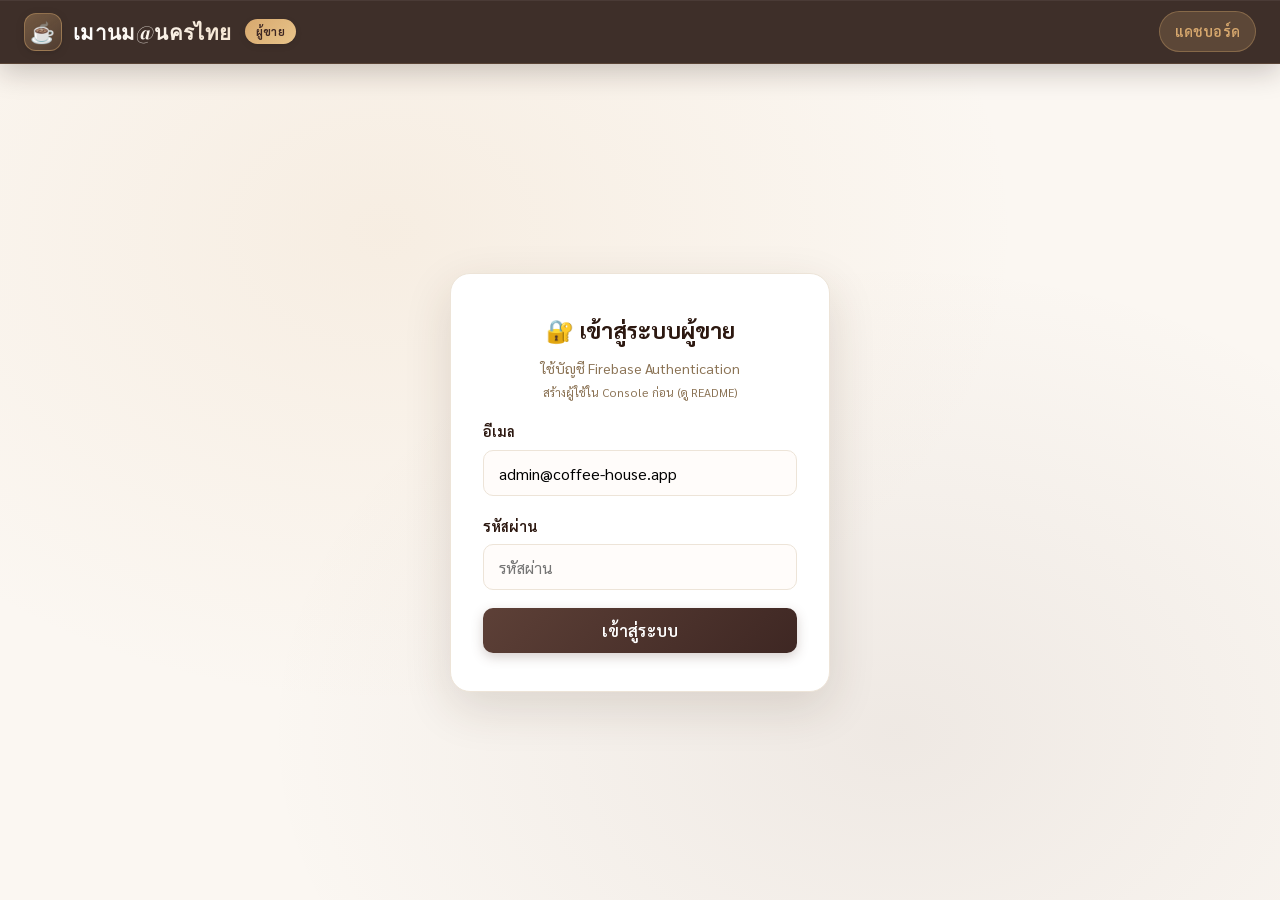
==== commit 227b50e8: "Add files via upload" ====
--- a/admin.html
+++ b/admin.html
@@ -3,7 +3,7 @@
 <head>
   <meta charset="UTF-8" />
   <meta name="viewport" content="width=device-width, initial-scale=1.0, maximum-scale=1.0, viewport-fit=cover" />
-  <title>👨‍💼 ผู้ขาย - เมา เมา คาเฟ่</title>
+  <title>👨‍💼 ผู้ขาย - เมานม@นครไทย</title>
   <link rel="stylesheet" href="style.css" />
   <link href="https://fonts.googleapis.com/css2?family=Sarabun:wght@300;400;500;600;700&family=Playfair+Display:wght@600;700&display=swap" rel="stylesheet">
 </head>
@@ -12,7 +12,7 @@
   <nav class="navbar">
     <div class="nav-brand">
       <span class="logo">☕</span>
-      <span class="brand-name">เมา เมา คาเฟ่</span>
+      <span class="brand-name">เมานม@นครไทย</span>
       <span class="admin-badge">ผู้ขาย</span>
     </div>
     <div class="nav-links">
@@ -225,28 +225,21 @@
 
     <!-- Products Tab (categories + list; add forms in modals) -->
     <section id="tab-products" class="tab-content">
-      <!-- Categories -->
       <div class="section-header" style="display:flex; justify-content:space-between; align-items:center; flex-wrap:wrap; gap:0.75rem;">
         <h2 style="margin:0;">🏷️ หมวดหมู่สินค้า</h2>
         <button type="button" class="btn btn-primary btn-sm" id="open-category-modal-btn">➕ เพิ่มหมวดหมู่ใหม่</button>
       </div>
       <div class="products-manage-block" style="max-width:520px; margin-bottom:1.75rem;">
-        <div id="admin-category-list" class="admin-product-list">
-          <!-- categories list -->
-        </div>
-      </div>
-
-      <!-- Product list -->
+        <div id="admin-category-list" class="admin-product-list"></div>
+      </div>
+
       <div class="section-header" style="display:flex; justify-content:space-between; align-items:center; flex-wrap:wrap; gap:0.75rem; margin-top:0.5rem;">
         <h2 style="margin:0;">📦 รายการสินค้า</h2>
         <button type="button" class="btn btn-primary btn-sm" id="open-product-modal-btn">➕ เพิ่มสินค้า</button>
       </div>
-      <div id="admin-product-list" class="admin-product-list" style="margin-bottom:1.75rem;">
-        <!-- Products for admin -->
-      </div>
+      <div id="admin-product-list" class="admin-product-list" style="margin-bottom:1.75rem;"></div>
     </section>
 
-    <!-- Modal: เพิ่มหมวดหมู่ -->
     <div id="category-modal" class="modal">
       <div class="modal-content" style="max-width:420px;">
         <div class="modal-header">
@@ -266,7 +259,6 @@
       </div>
     </div>
 
-    <!-- Modal: เพิ่ม / แก้ไขสินค้า -->
     <div id="product-modal" class="modal">
       <div class="modal-content" style="max-width:520px;">
         <div class="modal-header">
@@ -288,9 +280,7 @@
             </div>
             <div class="form-group">
               <label>หมวดหมู่ *</label>
-              <select id="product-category" required>
-                <!-- filled by JS -->
-              </select>
+              <select id="product-category" required></select>
             </div>
             <div class="form-group">
               <label>รายละเอียด</label>
--- a/style.css
+++ b/style.css
@@ -1,4 +1,4 @@
-/* ===== เมา เมา คาเฟ่ – Refined UI ===== */
+/* ===== เมานม@นครไทย – Refined UI ===== */
 @import url('https://fonts.googleapis.com/css2?family=Sarabun:wght@300;400;500;600;700&family=Playfair+Display:wght@600;700&display=swap');
 
 * {
@@ -41,73 +41,118 @@
 
 /* ===== Navbar ===== */
 .navbar {
-  background: linear-gradient(135deg, var(--primary-dark) 0%, var(--primary) 100%);
+  background: rgba(46, 30, 24, 0.92);
   color: white;
-  padding: 0.85rem 1.75rem;
+  padding: 0.7rem 1.5rem;
   display: flex;
   justify-content: space-between;
   align-items: center;
+  gap: 1rem;
   position: sticky;
   top: 0;
   z-index: 100;
-  box-shadow: 0 4px 20px rgba(0,0,0,0.18);
-  backdrop-filter: blur(8px);
+  box-shadow: 0 1px 0 rgba(255,255,255,0.06) inset, 0 8px 28px rgba(30, 18, 12, 0.22);
+  backdrop-filter: blur(16px) saturate(1.2);
+  -webkit-backdrop-filter: blur(16px) saturate(1.2);
+  border-bottom: 1px solid rgba(215, 168, 110, 0.18);
 }
 
 .nav-brand {
   display: flex;
   align-items: center;
-  gap: 0.6rem;
+  gap: 0.7rem;
   font-family: 'Playfair Display', serif;
-  font-size: 1.35rem;
+  font-size: 1.28rem;
   font-weight: 700;
-  letter-spacing: 0.3px;
+  letter-spacing: 0.4px;
+  min-width: 0;
 }
 
 .logo {
-  font-size: 1.7rem;
-  filter: drop-shadow(0 2px 4px rgba(0,0,0,0.2));
+  width: 2.35rem;
+  height: 2.35rem;
+  display: inline-flex;
+  align-items: center;
+  justify-content: center;
+  font-size: 1.25rem;
+  background: linear-gradient(145deg, rgba(215,168,110,0.35), rgba(215,168,110,0.12));
+  border: 1px solid rgba(215, 168, 110, 0.45);
+  border-radius: 12px;
+  flex-shrink: 0;
+  box-shadow: 0 2px 8px rgba(0,0,0,0.15);
+  line-height: 1;
+}
+
+.brand-name {
+  white-space: nowrap;
+  overflow: hidden;
+  text-overflow: ellipsis;
+  background: linear-gradient(90deg, #fff 0%, #F5E6D3 100%);
+  -webkit-background-clip: text;
+  background-clip: text;
+  color: transparent;
 }
 
 .admin-badge {
-  background: var(--accent);
+  background: linear-gradient(135deg, var(--accent) 0%, #E8C48A 100%);
   color: var(--primary-dark);
   font-family: 'Sarabun', sans-serif;
-  font-size: 0.7rem;
-  padding: 0.22rem 0.7rem;
-  border-radius: 20px;
-  margin-left: 0.4rem;
-  font-weight: 600;
-  letter-spacing: 0.3px;
+  font-size: 0.68rem;
+  padding: 0.22rem 0.65rem;
+  border-radius: 999px;
+  margin-left: 0.15rem;
+  font-weight: 700;
+  letter-spacing: 0.4px;
+  text-transform: uppercase;
+  box-shadow: 0 2px 6px rgba(0,0,0,0.12);
+  flex-shrink: 0;
 }
 
 .nav-links {
   display: flex;
-  gap: 0.5rem;
-  align-items: center;
+  gap: 0.35rem;
+  align-items: center;
+  flex-wrap: wrap;
+  justify-content: flex-end;
 }
 
 .nav-links a {
-  color: rgba(255,255,255,0.88);
+  color: rgba(255,255,255,0.82);
   text-decoration: none;
   font-weight: 500;
-  font-size: 0.95rem;
-  padding: 0.45rem 0.9rem;
-  border-radius: 8px;
+  font-size: 0.9rem;
+  padding: 0.48rem 0.95rem;
+  border-radius: 999px;
   transition: var(--transition);
   display: flex;
   align-items: center;
-  gap: 0.35rem;
+  gap: 0.4rem;
+  border: 1px solid transparent;
+  letter-spacing: 0.15px;
 }
 
 .nav-links a:hover {
-  background: rgba(255,255,255,0.12);
-  color: white;
+  background: rgba(255,255,255,0.1);
+  color: #fff;
+  border-color: rgba(255,255,255,0.08);
 }
 
 .nav-links a.active {
-  background: rgba(255,255,255,0.18);
+  background: rgba(215, 168, 110, 0.2);
   color: var(--accent);
+  border-color: rgba(215, 168, 110, 0.35);
+  font-weight: 600;
+}
+
+.nav-links a.cart-link {
+  background: rgba(255,255,255,0.08);
+  border-color: rgba(255,255,255,0.1);
+}
+
+.nav-links a.cart-link:hover {
+  background: rgba(215, 168, 110, 0.22);
+  border-color: rgba(215, 168, 110, 0.4);
+  color: #fff;
 }
 
 .badge {
@@ -119,50 +164,104 @@
   font-weight: 700;
   min-width: 1.35rem;
   text-align: center;
+  box-shadow: 0 1px 4px rgba(0,0,0,0.12);
 }
 
 /* ===== Hero ===== */
 .hero {
-  background: 
-    linear-gradient(160deg, rgba(62,39,35,0.92) 0%, rgba(93,64,55,0.88) 50%, rgba(141,110,99,0.85) 100%),
-    url('data:image/svg+xml,<svg xmlns="http://www.w3.org/2000/svg" viewBox="0 0 100 100"><circle cx="20" cy="30" r="1.5" fill="%23D7A86E" opacity="0.3"/><circle cx="70" cy="60" r="1" fill="%23D7A86E" opacity="0.25"/><circle cx="40" cy="80" r="1.2" fill="%23D7A86E" opacity="0.2"/></svg>');
+  background:
+    radial-gradient(ellipse 80% 60% at 50% 0%, rgba(215,168,110,0.18) 0%, transparent 55%),
+    linear-gradient(165deg, #2A1A14 0%, #3E2723 42%, #5D4037 78%, #6D4C41 100%);
   color: white;
   text-align: center;
-  padding: 3.5rem 1.5rem 3.2rem;
+  padding: 3.75rem 1.5rem 3.4rem;
   position: relative;
   overflow: hidden;
+}
+
+.hero::after {
+  content: '';
+  position: absolute;
+  inset: 0;
+  background-image:
+    radial-gradient(circle at 18% 30%, rgba(215,168,110,0.12) 0%, transparent 28%),
+    radial-gradient(circle at 82% 55%, rgba(255,255,255,0.05) 0%, transparent 22%);
+  pointer-events: none;
 }
 
 .hero::before {
   content: '';
   position: absolute;
-  bottom: -2px;
+  bottom: -1px;
   left: 0;
   right: 0;
-  height: 40px;
+  height: 48px;
   background: var(--bg);
   border-radius: 50% 50% 0 0 / 100% 100% 0 0;
+  z-index: 2;
 }
 
 .hero-content {
   position: relative;
   z-index: 1;
+  max-width: 640px;
+  margin: 0 auto;
+}
+
+.hero-eyebrow {
+  display: inline-flex;
+  align-items: center;
+  gap: 0.45rem;
+  font-size: 0.78rem;
+  font-weight: 600;
+  letter-spacing: 0.14em;
+  text-transform: uppercase;
+  color: var(--accent);
+  background: rgba(215, 168, 110, 0.12);
+  border: 1px solid rgba(215, 168, 110, 0.28);
+  padding: 0.35rem 0.9rem;
+  border-radius: 999px;
+  margin-bottom: 1.1rem;
 }
 
 .hero h1 {
   font-family: 'Playfair Display', serif;
-  font-size: 2.6rem;
-  margin-bottom: 0.6rem;
+  font-size: clamp(1.85rem, 4.5vw, 2.75rem);
+  margin-bottom: 0.75rem;
   font-weight: 700;
-  letter-spacing: 0.5px;
-  text-shadow: 0 2px 12px rgba(0,0,0,0.2);
+  letter-spacing: 0.3px;
+  line-height: 1.25;
+  text-shadow: 0 2px 20px rgba(0,0,0,0.25);
+}
+
+.hero-divider {
+  width: 48px;
+  height: 2px;
+  margin: 0 auto 0.9rem;
+  background: linear-gradient(90deg, transparent, var(--accent), transparent);
+  border-radius: 2px;
+  opacity: 0.85;
 }
 
 .hero p {
-  opacity: 0.9;
-  font-size: 1.15rem;
+  opacity: 0.88;
+  font-size: 1.08rem;
+  font-weight: 400;
+  letter-spacing: 0.2px;
+  line-height: 1.55;
+  color: rgba(255,255,255,0.92);
+  max-width: 28em;
+  margin: 0 auto;
+}
+
+.hero-sub {
+  display: block;
+  margin-top: 0.35rem;
+  font-size: 0.88rem;
   font-weight: 300;
-  letter-spacing: 0.3px;
+  letter-spacing: 0.06em;
+  color: rgba(245, 230, 211, 0.72);
+  font-style: italic;
 }
 
 /* ===== Filters ===== */
@@ -228,6 +327,8 @@
   display: flex;
   flex-direction: column;
   border: 1px solid rgba(237, 228, 216, 0.6);
+  isolation: isolate;
+  contain: layout paint;
 }
 
 .product-card:hover {
@@ -237,6 +338,7 @@
 
 .product-image {
   height: 170px;
+  min-height: 170px;
   background: linear-gradient(145deg, #F0E6D8 0%, #E8D9C8 50%, #DCCBBC 100%);
   display: flex;
   align-items: center;
@@ -247,6 +349,7 @@
   isolation: isolate;
   border-radius: var(--radius) var(--radius) 0 0;
   flex-shrink: 0;
+  width: 100%;
 }
 
 .product-image::after {
@@ -267,7 +370,8 @@
   object-position: center center;
   display: block;
   position: absolute;
-  inset: 0;
+  top: 0; left: 0; right: 0; bottom: 0;
+  border: 0;
   transition: transform 0.4s ease;
 }
 
@@ -1734,6 +1838,8 @@
   font-size: 2.2rem;
   width: 52px;
   height: 52px;
+  min-width: 52px;
+  min-height: 52px;
   display: flex;
   align-items: center;
   justify-content: center;
@@ -1752,6 +1858,8 @@
   object-fit: cover;
   object-position: center;
   display: block;
+  position: absolute;
+  inset: 0;
   border-radius: 12px;
 }
 
